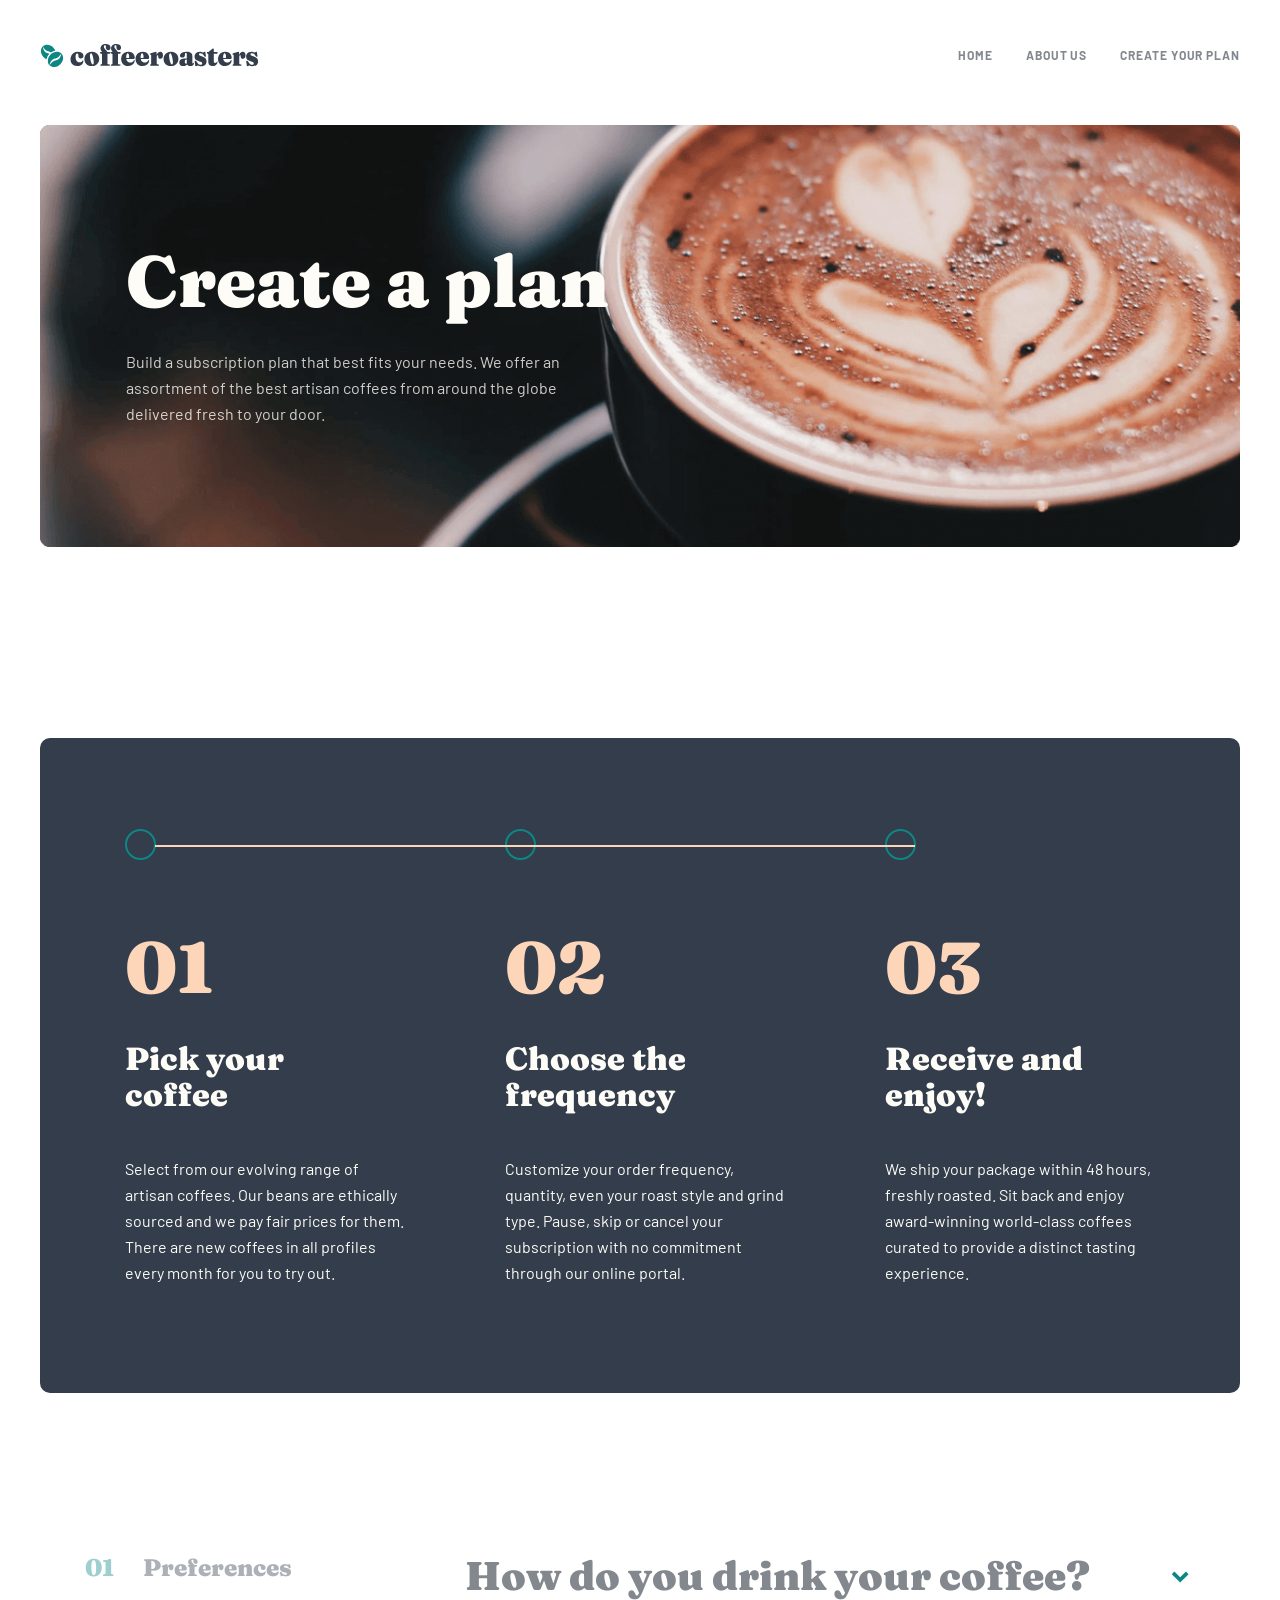
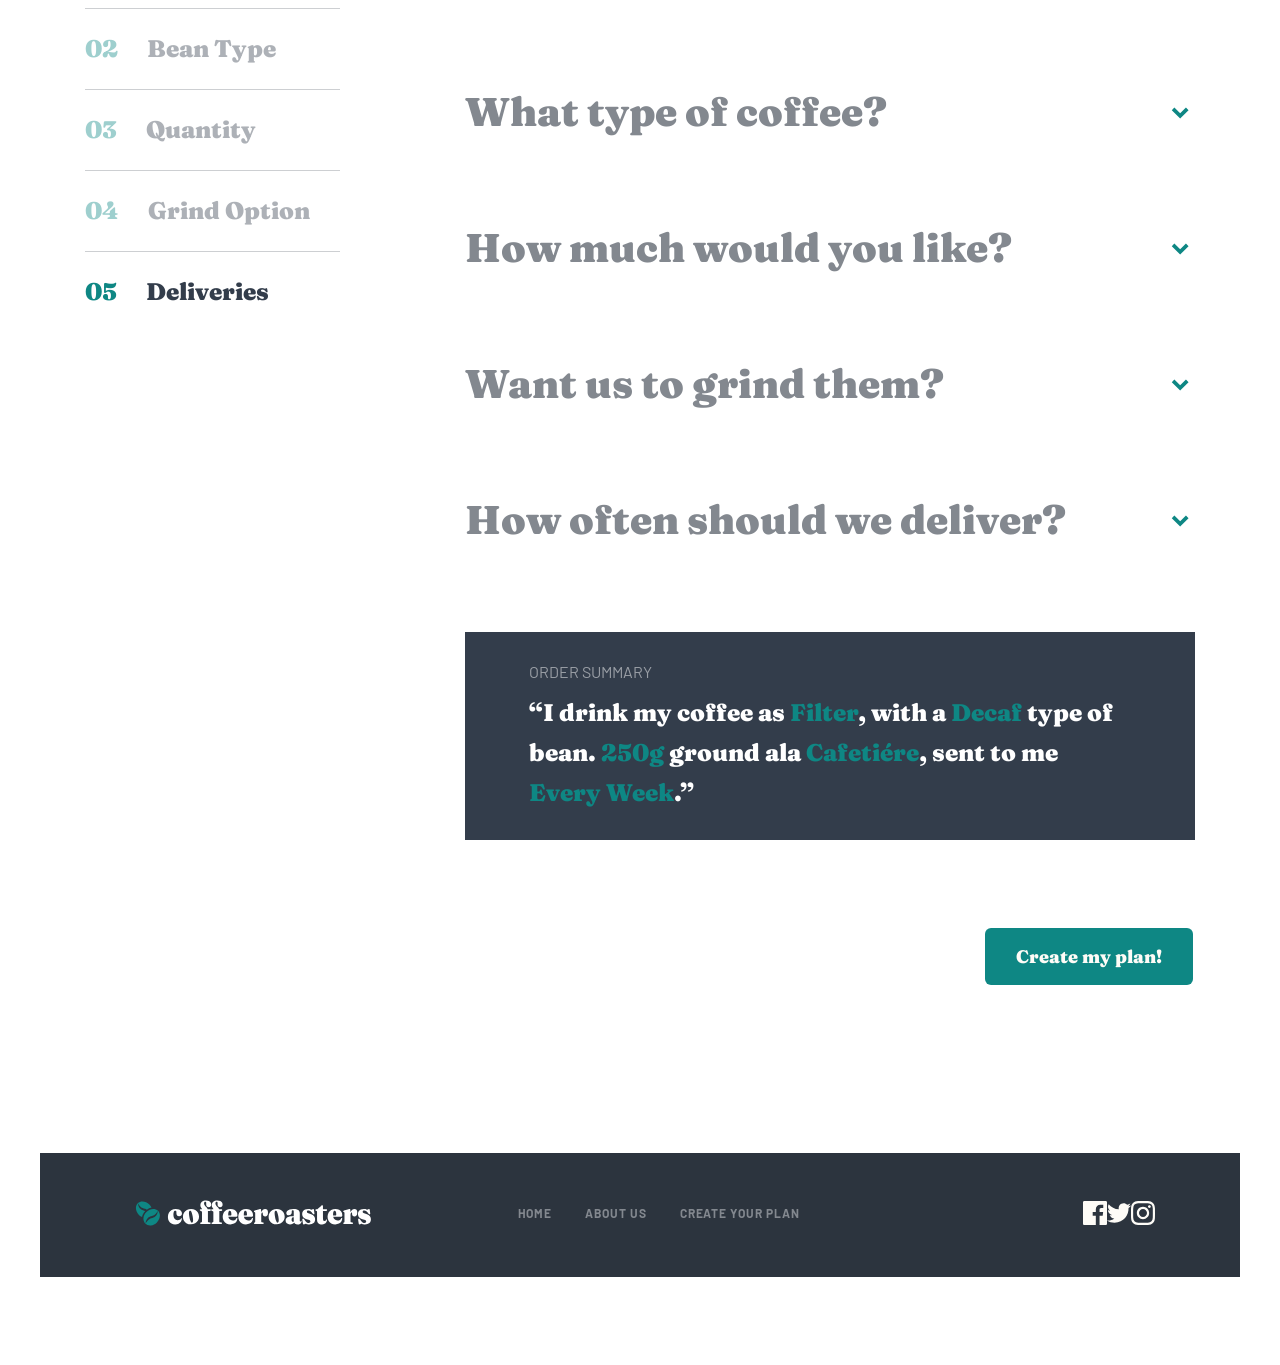
==== create__your__plan.html @ d480b2eb "Initial commit" ====
<!DOCTYPE html>
<html lang="en">
<head>
  <meta charset="UTF-8">
  <meta http-equiv="X-UA-Compatible" content="IE=edge">
  <meta name="viewport" content="width=device-width, initial-scale=1.0">
  <link rel="stylesheet" href="./css/normalize.css">
  <link rel="stylesheet" href="./css/styles.css">
  <title>Coffee</title>
</head>
<body>
  <h1 class="visually-hidden">Create Your Plan</h1>
  <header class="header">
    <div class="container header__inner-wrapper">
      <div class="header__container">
        <a class="header__link" href="./index.html"><img class="header__logo" src="./images/coffee__logo.svg" alt="logo" width="235" height="25">
        </a>

        <nav class="header__nav">
          <ul class="header__list">
            <li class="header__item header__item-current">
              <a class="header__item-link" href="./index.html">Home</a>
            </li>

            <li class="header__item">
              <a class="header__item-link" href="./about__us.html">About Us</a>
            </li>

            <li class="header__item">
              <a class="header__item-link" href="./create__your__plan.html">Create your plan</a>
            </li>
          </ul>
        </nav>

        <button class="header__button">
          <img class="header__btn-img" src="./images/burger__img.svg" alt="menu" width="16" height="15">

          <img class="header__btn-img-cross" src="./images/burger__cross__img.svg" alt="menu" width="16" height="15">
        </button>
      </div>
    </div>
  </header>

  <main class="main">
    <section class="plan-hero">
      <div class="container">
        <div class="plan-hero__container">
          <div class="plan-hero__left">
            <h2 class="plan-hero__heading">Create a plan</h2>

            <p class="plan-hero__text">Build a subscription plan that best fits your needs. We offer an assortment of the best artisan coffees from around the globe delivered fresh to your door.</p>
          </div>
        </div>
      </div>
    </section>

    <section class="plan-step">
      <div class="container plan-step__inner-container">
        <div class="plan-step__container">
          <ol class="plan-step__list">
            <li class="plan-step__item">
              <div class="plan-step__icon-wrapper">
                <span class="plan-step__icon-circle"></span>
              </div>

              <div class="plan-step__info-wrapper">
                <p class="plan-step__item-number">01</p>

                <h3 class="plan-step__item-heading">Pick your coffee</h3>

                <p class="plan-step__item-text">Select from our evolving range of artisan coffees. Our beans are ethically sourced and we pay fair prices for them. There are new coffees in all profiles every month for you to try out.</p>
              </div>
            </li>

            <li class="plan-step__item">
              <div class="plan-step__icon-wrapper">
                <span class="plan-step__icon-circle"></span>
              </div>

              <div class="plan-step__info-wrapper">
                <p class="plan-step__item-number">02</p>

                <h3 class="plan-step__item-heading">Choose the frequency</h3>

                <p class="plan-step__item-text">Customize your order frequency, quantity, even your roast style and grind type. Pause, skip or cancel your subscription with no commitment through our online portal.</p>
              </div>
            </li>

            <li class="plan-step__item">
              <div class="plan-step__icon-wrapper">
                <span class="plan-step__icon-circle"></span>
              </div>

              <div class="plan-step__info-wrapper">
                <p class="plan-step__item-number">03</p>

                <h3 class="plan-step__item-heading">Receive and enjoy!</h3>

                <p class="plan-step__item-text">We ship your package within 48 hours, freshly roasted. Sit back and enjoy award-winning world-class coffees curated to provide a distinct tasting experience.</p>
              </div>
            </li>
          </ol>
        </div>
      </div>
    </section>

    <section class="plan">
      <div class="container plan__inner-wrapper">
        <div class="plan__container">
          <div class="plan__left">
            <ol class="plan__list">
              <li class="plan__item">
                <a class="plan__item-link" href="#preferences">
                  <span class="plan__item-num">01</span>

                  <h3 class="plan__item-heading">Preferences</h3>
                </a>
              </li>

              <li class="plan__item">
                <a class="plan__item-link" href="#bean">
                  <span class="plan__item-num">02</span>

                  <h3 class="plan__item-heading">Bean Type</h3>
                </a>
              </li>

              <li class="plan__item">
                <a class="plan__item-link" href="#quantity">
                  <span class="plan__item-num">03</span>

                  <h3 class="plan__item-heading">Quantity</h3>
                </a>
              </li>

              <li class="plan__item">
                <a class="plan__item-link" href="#grind">
                  <span class="plan__item-num">04</span>

                  <h3 class="plan__item-heading">Grind Option</h3>
                </a>
              </li>

              <li class="plan__item plan__item--active">
                <a class="plan__item-link" href="#delivery">
                  <span class="plan__item-num">05</span>

                  <h3 class="plan__item-heading">Deliveries</h3>
                </a>
              </li>
            </ol>
          </div>

          <form class="plan__right" action="https://echo.htmlacademy.ru/" method="POST">
            <ul class="plan__r-list">
              <li id="preferences" class="plan__r-item">
                <div class="plan__r-top">
                  <h2 class="plan__r-heading">How do you drink your coffee?</h2>

                  <button class="plan__r-btn" type="button"><img class="plan__r-arrow" src="./images/dropdown.svg" alt="dropdown" width="18" height="12"></button>
                </div>

                <div class="plan__form">
                  <label class="plan_label">
                    <input class="plan__input" type="radio" name="coffee-drink" value="Capsule">
                    <span class="plan__input-span">
                      <span class="plan__span-heading">Capsule</span>
                      <span class="plan__span-text">Compatible with Nespresso systems and similar brewers</span>
                    </span>
                  </label>

                  <label class="plan_label">
                    <input class="plan__input" type="radio" name="coffee-drink" value="Filter">
                    <span class="plan__input-span">
                      <span class="plan__span-heading">Filter</span>
                      <span class="plan__span-text">For pour over or drip methods like Aeropress, Chemex, and V60</span>
                    </span>
                  </label>

                  <label class="plan_label">
                    <input class="plan__input" type="radio" name="coffee-drink" value="Espresso">
                    <span class="plan__input-span">
                      <span class="plan__span-heading">Espresso</span>
                      <span class="plan__span-text">Dense and finely ground beans for an intense, flavorful experience</span>
                    </span>
                  </label>
                </div>
              </li>

              <li id="bean" class="plan__r-item">
                <div class="plan__r-top">
                  <h2 class="plan__r-heading">What type of coffee?</h2>

                  <button class="plan__r-btn" type="button"><img class="plan__r-arrow" src="./images/dropdown.svg" alt="dropdown" width="18" height="12"></button>
                </div>

                <div class="plan__form">
                  <label class="plan_label">
                    <input class="plan__input" type="radio" name="coffee-type" value="Single Origin">
                    <span class="plan__input-span">
                      <span class="plan__span-heading">Single Origin</span>
                      <span class="plan__span-text">Distinct, high quality coffee from a specific family-owned farm</span>
                    </span>
                  </label>

                  <label class="plan_label">
                    <input class="plan__input" type="radio" name="coffee-type" value="Decaf">
                    <span class="plan__input-span">
                      <span class="plan__span-heading">Decaf</span>
                      <span class="plan__span-text">Just like regular coffee, except the caffeine has been removed</span>
                    </span>
                  </label>

                  <label class="plan_label">
                    <input class="plan__input" type="radio" name="coffee-type" value="Blended">
                    <span class="plan__input-span">
                      <span class="plan__span-heading">Blended</span>
                      <span class="plan__span-text">Combination of two or three dark roasted beans of organic coffees</span>
                    </span>
                  </label>
                </div>
              </li>

              <li id="quantity" class="plan__r-item">
                <div class="plan__r-top">
                  <h2 class="plan__r-heading">How much would you like?</h2>

                  <button class="plan__r-btn" type="button"><img class="plan__r-arrow" src="./images/dropdown.svg" alt="dropdown" width="18" height="12"></button>
                </div>

                <div class="plan__form">
                  <label class="plan_label">
                    <input class="plan__input" type="radio" name="coffee-how" value="250g">
                    <span class="plan__input-span">
                      <span class="plan__span-heading">250g</span>
                      <span class="plan__span-text">Perfect for the solo drinker. Yields about 12 delicious cups.</span>
                    </span>
                  </label>

                  <label class="plan_label">
                    <input class="plan__input" type="radio" name="coffee-how" value="500g">
                    <span class="plan__input-span">
                      <span class="plan__span-heading">500g</span>
                      <span class="plan__span-text">Perfect option for a couple. Yields about 40 delectable cups.</span>
                    </span>
                  </label>

                  <label class="plan_label">
                    <input class="plan__input" type="radio" name="coffee-how" value="1000g">
                    <span class="plan__input-span">
                      <span class="plan__span-heading">1000g</span>
                      <span class="plan__span-text">Perfect for offices and events. Yields about 90 delightful cups.</span>
                    </span>
                  </label>
                </div>
              </li>

              <li id="grind" class="plan__r-item">
                <div class="plan__r-top">
                  <h2 class="plan__r-heading">Want us to grind them?</h2>

                  <button class="plan__r-btn" type="button"><img class="plan__r-arrow" src="./images/dropdown.svg" alt="dropdown" width="18" height="12"></button>
                </div>

                <div class="plan__form">
                  <label class="plan_label">
                    <input class="plan__input" type="radio" name="coffee-grind" value="Wholebean">
                    <span class="plan__input-span">
                      <span class="plan__span-heading">Wholebean</span>
                      <span class="plan__span-text">Best choice if you cherish the full sensory experience</span>
                    </span>
                  </label>

                  <label class="plan_label">
                    <input class="plan__input" type="radio" name="coffee-grind" value="Filter">
                    <span class="plan__input-span">
                      <span class="plan__span-heading">Filter</span>
                      <span class="plan__span-text">For drip or pour-over coffee methods such as V60 or Aeropress</span>
                    </span>
                  </label>

                  <label class="plan_label">
                    <input class="plan__input" type="radio" name="coffee-grind" value="Cafetiére">
                    <span class="plan__input-span">
                      <span class="plan__span-heading">Cafetiére</span>
                      <span class="plan__span-text">Course ground beans specially suited for french press coffee</span>
                    </span>
                  </label>
                </div>
              </li>

              <li id="delivery" class="plan__r-item">
                <div class="plan__r-top">
                  <h2 class="plan__r-heading">How often should we deliver?</h2>

                  <button class="plan__r-btn" type="button"><img class="plan__r-arrow" src="./images/dropdown.svg" alt="dropdown" width="18" height="12"></button>
                </div>

                <div class="plan__form">
                  <label class="plan_label">
                    <input class="plan__input" type="radio" name="coffee-deliver" value="Every week">
                    <span class="plan__input-span">
                      <span class="plan__span-heading">Every week</span>
                      <span class="plan__span-text">$7.20 per shipment. Includes free first-class shipping.</span>
                    </span>
                  </label>

                  <label class="plan_label">
                    <input class="plan__input" type="radio" name="coffee-deliver" value="Every 2 weeks">
                    <span class="plan__input-span">
                      <span class="plan__span-heading">Every 2 weeks</span>
                      <span class="plan__span-text">$9.60 per shipment. Includes free priority shipping.</span>
                    </span>
                  </label>

                  <label class="plan_label">
                    <input class="plan__input" type="radio" name="coffee-deliver" value="Every month">
                    <span class="plan__input-span">
                      <span class="plan__span-heading">Every month</span>
                      <span class="plan__span-text">$12.00 per shipment. Includes free priority shipping.</span>
                    </span>
                  </label>
                </div>
              </li>

              <li class="plan__r-item">
                <div class="plan__order">
                  <p class="plan__order-text">Order Summary</p>

                  <h2 class="plan__order-heading">“I drink my coffee as <span class="plan__order-span">Filter</span>, with a <span class="plan__order-span">Decaf</span> type of bean. <span class="plan__order-span">250g</span> ground ala <span class="plan__order-span">Cafetiére</span>, sent to me <span class="plan__order-span">Every Week</span>.”</h2>
                </div>
              </li>
            </ul>

            <button class="hero__btn plan__btn">Create my plan!</button>
          </form>

        </div>
      </div>
    </section>
  </main>

  <footer class="footer">
    <div class="container">
      <div class="footer__container">
        <div class="footer__left">
          <a class="footer__link" href="#">
            <img class="footer__link-logo" src="./images/footer__coffee__logo.svg" alt="coffee__logo" width="236" height="26">
          </a>
        </div>

        <nav class="footer__nav">
          <ul class="footer__list">
            <li class="footer__item">
              <a class="footer__item-link" href="./index.html">HOME</a>
            </li>

            <li class="footer__item">
              <a class="footer__item-link" href="./about__us.html">ABOUT US</a>
            </li>

            <li class="footer__item">
              <a class="footer__item-link footer__item-active" href="./create__your__plan.html">Create your plan</a>
            </li>
          </ul>
        </nav>

        <ul class="footer__smm-list">
          <li class="footer__smm-item">
            <a class="footer__smm-item-link" href="#"><img class="footer__smm-item-img" src="./images/facebook.svg" alt="facebook__logo" width="24" height="24"></a>
          </li>

          <li class="footer__smm-item">
            <a class="footer__smm-item-link" href="#"><img class="footer__smm-item-img" src="./images/twitter.svg" alt="twitter__logo" width="24" height="24"></a>
          </li>

          <li class="footer__smm-item">
            <a class="footer__smm-item-link" href="#"><img class="footer__smm-item-img" src="./images/instagram.svg" alt="instagram__logo" width="24" height="24"></a>
          </li>
        </ul>
      </div>
    </div>
  </footer>

  <script src="./js/main.js"></script>
  <script src="./js/cross.js"></script>
</body>
</html>
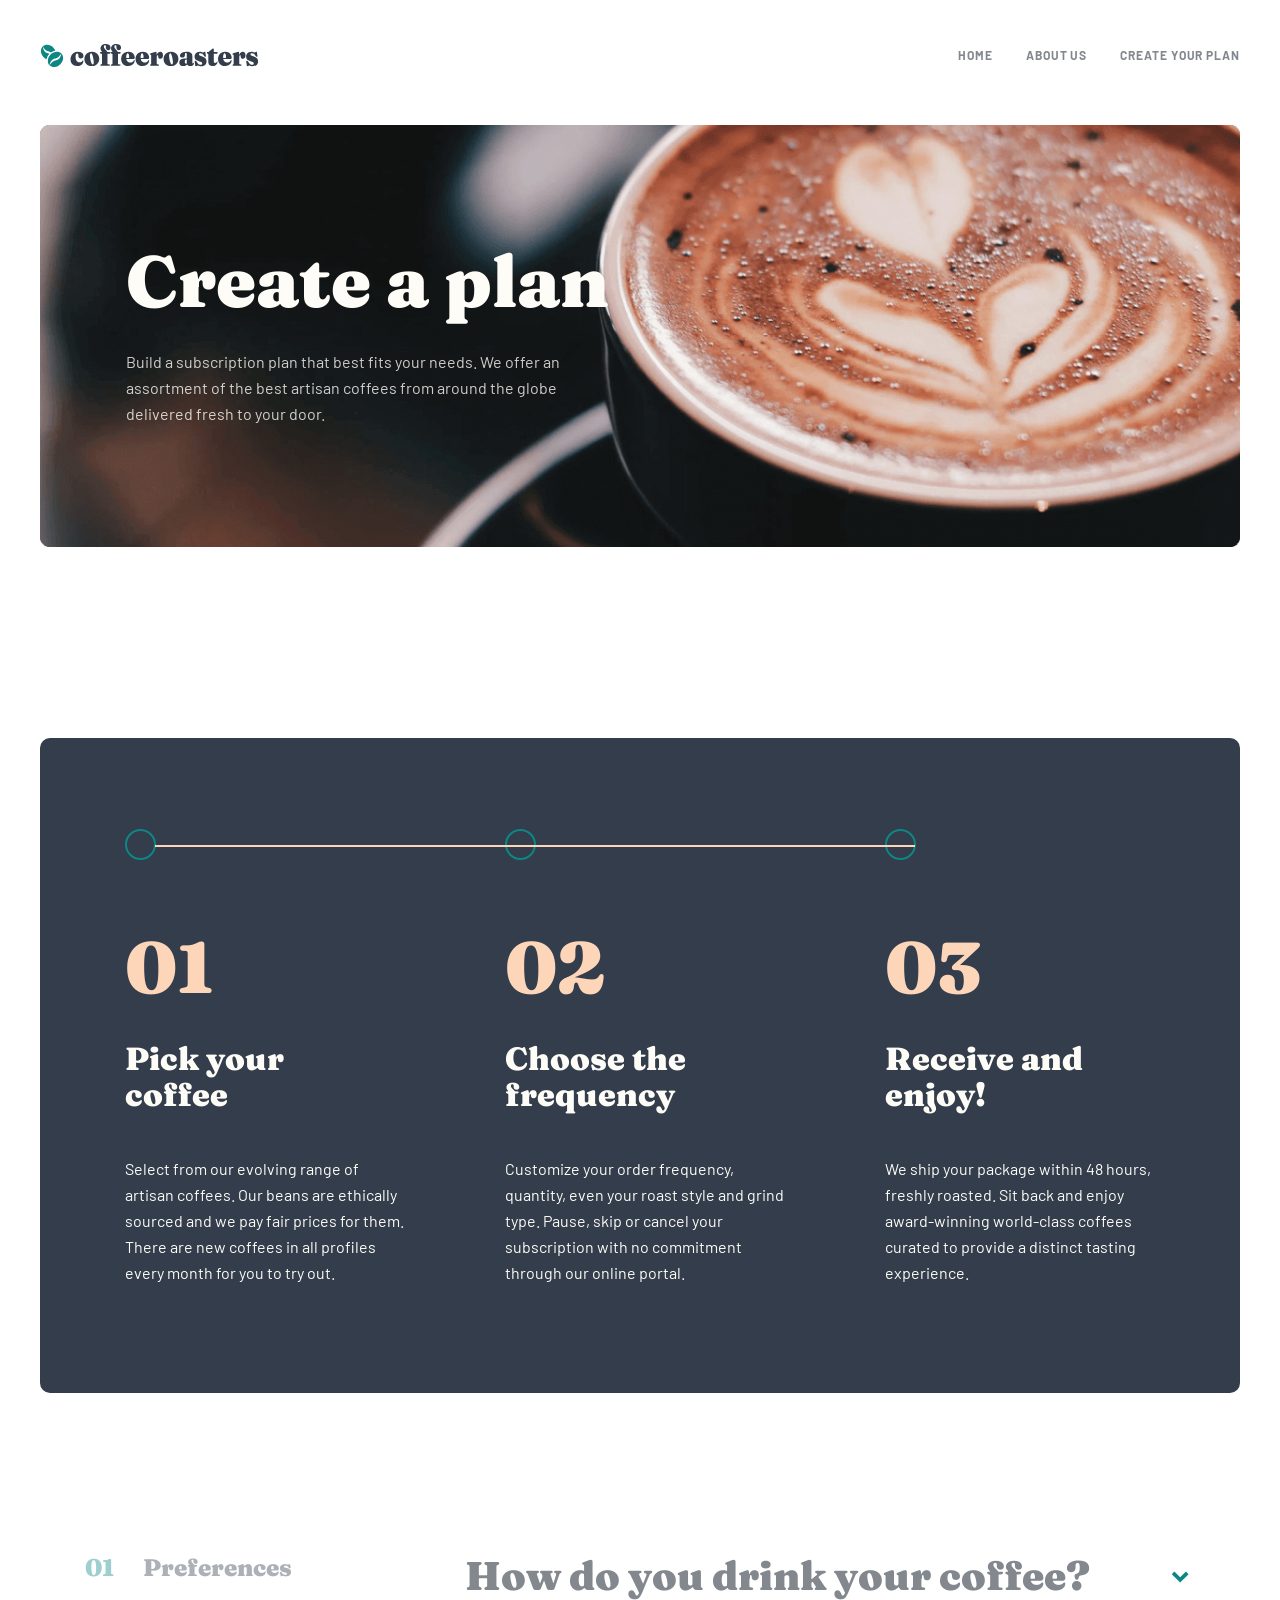
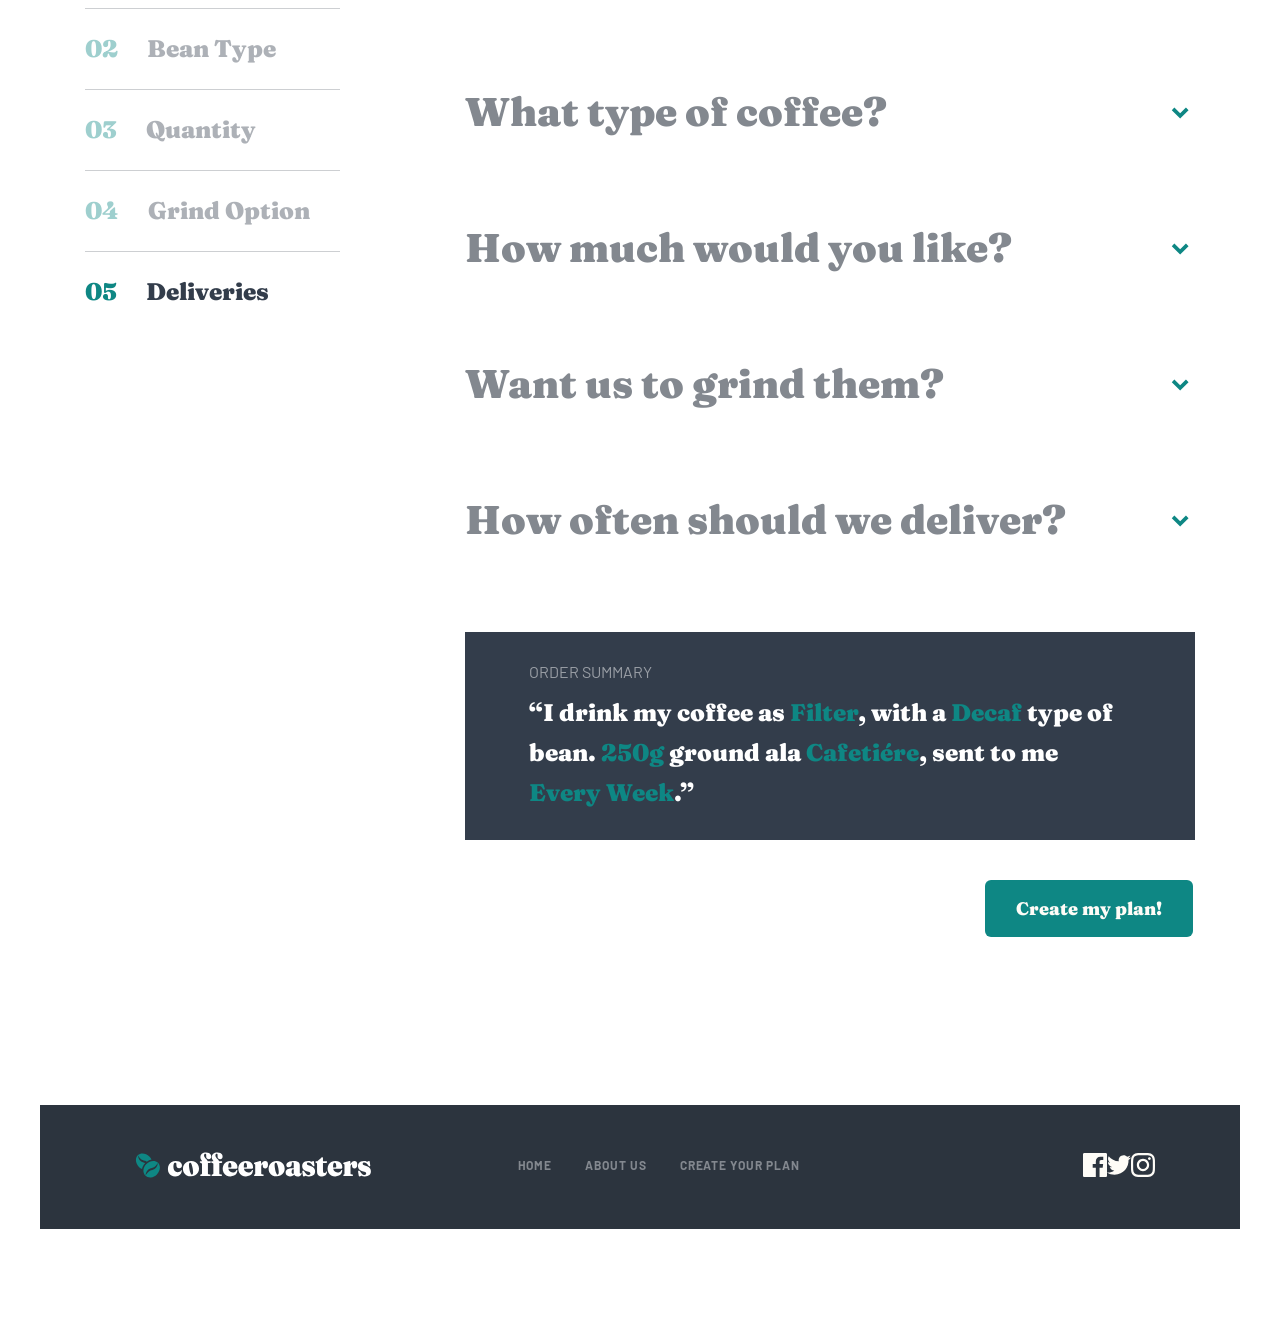
==== commit c4942d09: "FULL COFFEE RESPONSIVE 100%" ====
--- a/create__your__plan.html
+++ b/create__your__plan.html
@@ -322,15 +322,13 @@
                   </label>
                 </div>
               </li>
-
-              <li class="plan__r-item">
-                <div class="plan__order">
-                  <p class="plan__order-text">Order Summary</p>
-
-                  <h2 class="plan__order-heading">“I drink my coffee as <span class="plan__order-span">Filter</span>, with a <span class="plan__order-span">Decaf</span> type of bean. <span class="plan__order-span">250g</span> ground ala <span class="plan__order-span">Cafetiére</span>, sent to me <span class="plan__order-span">Every Week</span>.”</h2>
-                </div>
-              </li>
             </ul>
+
+            <div class="plan__order">
+              <p class="plan__order-text">Order Summary</p>
+
+              <h2 class="plan__order-heading">“I drink my coffee as <span class="plan__order-span">Filter</span>, with a <span class="plan__order-span">Decaf</span> type of bean. <span class="plan__order-span">250g</span> ground ala <span class="plan__order-span">Cafetiére</span>, sent to me <span class="plan__order-span">Every Week</span>.”</h2>
+            </div>
 
             <button class="hero__btn plan__btn">Create my plan!</button>
           </form>
